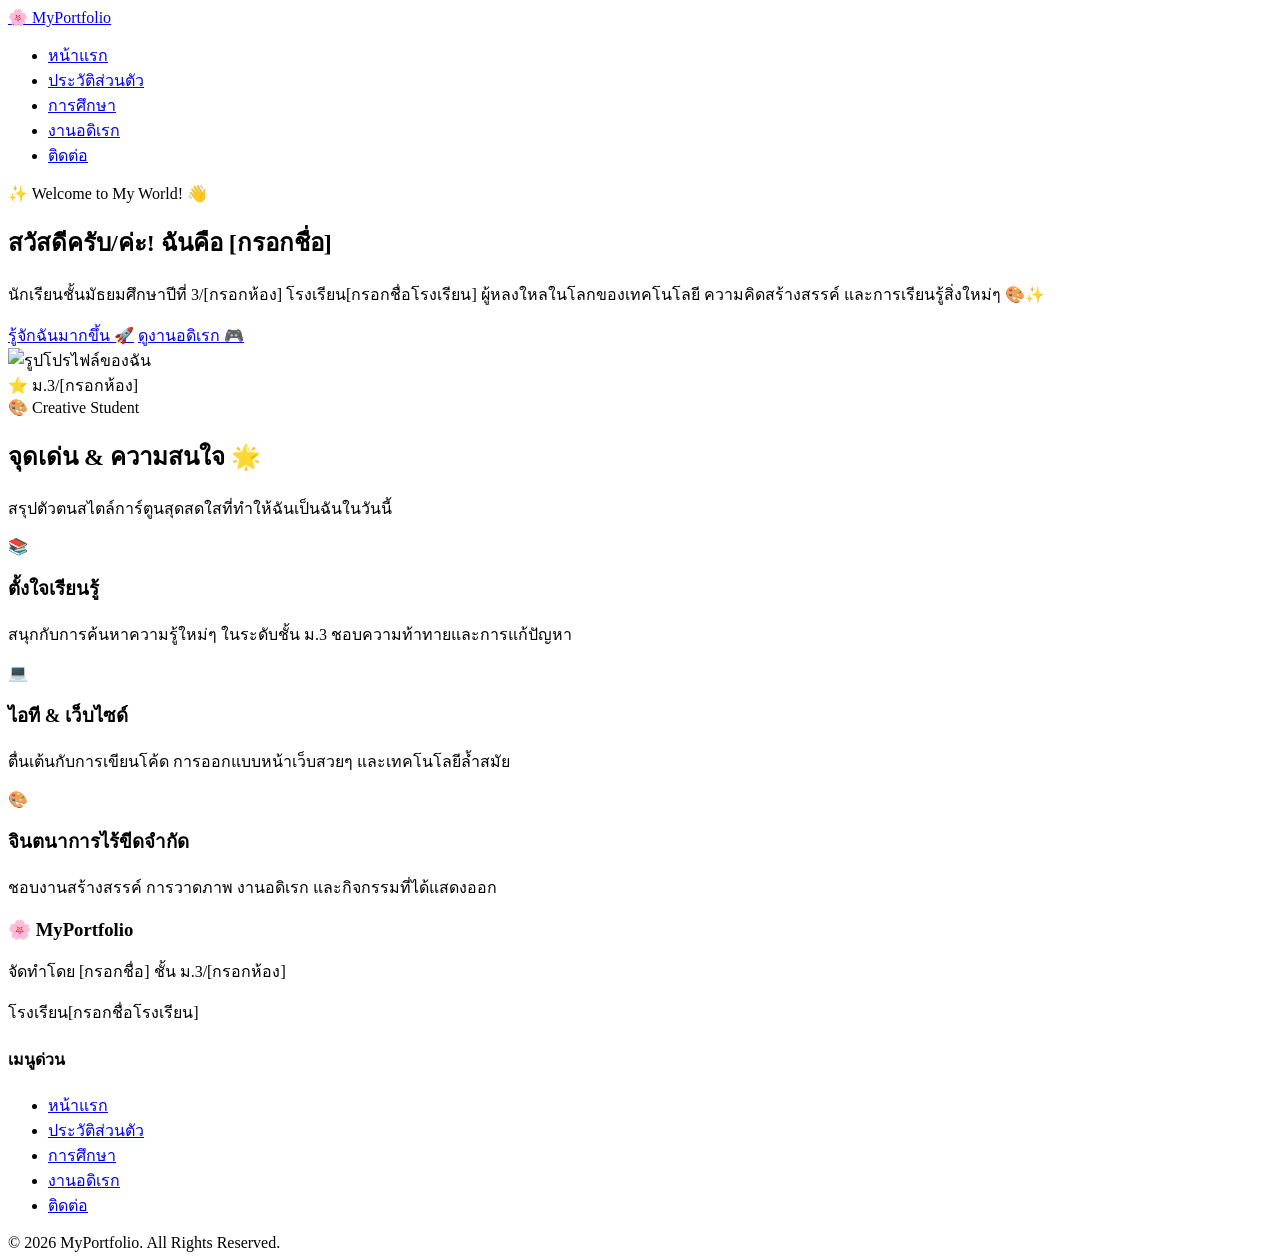
==== index.html @ 7f9307f5 "Create index.html" ====
<!DOCTYPE html>
<html lang="th">
<head>
    <meta charset="UTF-8">
    <meta name="viewport" content="width=device-width, initial-scale=1.0">
    <title>หน้าแรก | Playful Anime Portfolio</title>
    <link rel="preconnect" href="https://fonts.googleapis.com">
    <link rel="preconnect" href="https://fonts.gstatic.com" crossorigin>
    <link href="https://fonts.googleapis.com/css2?family=Kanit:wght@300;400;500;600;700&display=swap" rel="stylesheet">
    <link rel="stylesheet" href="style.css">
</head>
<body>

    <!-- Background Petals Animation -->
    <div class="bg-petals-container">
        <div class="petal"></div>
        <div class="petal"></div>
        <div class="petal"></div>
        <div class="petal"></div>
        <div class="petal"></div>
        <div class="petal"></div>
    </div>

    <!-- Navigation Bar -->
    <header class="navbar">
        <div class="nav-container">
            <a href="index.html" class="logo">🌸 MyPortfolio</a>
            <nav>
                <ul class="nav-links">
                    <li><a href="index.html" class="active">หน้าแรก</a></li>
                    <li><a href="profile.html">ประวัติส่วนตัว</a></li>
                    <li><a href="education.html">การศึกษา</a></li>
                    <li><a href="hobby.html">งานอดิเรก</a></li>
                    <li><a href="contact.html">ติดต่อ</a></li>
                </ul>
            </nav>
        </div>
    </header>

    <!-- Main Content -->
    <main>
        <!-- Hero Section -->
        <section class="hero-section">
            <div class="container hero-container">
                <div class="hero-content">
                    <span class="badge">✨ Welcome to My World! 👋</span>
                    <h1 class="hero-title">สวัสดีครับ/ค่ะ! ฉันคือ <span class="text-gradient">[กรอกชื่อ]</span></h1>
                    <p class="hero-subtitle">นักเรียนชั้นมัธยมศึกษาปีที่ 3/[กรอกห้อง] โรงเรียน[กรอกชื่อโรงเรียน] ผู้หลงใหลในโลกของเทคโนโลยี ความคิดสร้างสรรค์ และการเรียนรู้สิ่งใหม่ๆ 🎨✨</p>
                    <div class="hero-buttons">
                        <a href="profile.html" class="btn btn-primary">รู้จักฉันมากขึ้น 🚀</a>
                        <a href="hobby.html" class="btn btn-outline">ดูงานอดิเรก 🎮</a>
                    </div>
                </div>
                <div class="hero-image-wrapper">
                    <div class="avatar-bg-circle"></div>
                    <img src="https://placehold.co/400x400/1976D2/ffffff?text=My+Profile" alt="รูปโปรไฟล์ของฉัน" class="hero-avatar">
                    <div class="floating-tag tag-1">⭐ ม.3/[กรอกห้อง]</div>
                    <div class="floating-tag tag-2">🎨 Creative Student</div>
                </div>
            </div>
        </section>

        <!-- Highlights Section -->
        <section class="section-padding bg-light">
            <div class="container">
                <div class="section-title">
                    <h2>จุดเด่น & ความสนใจ 🌟</h2>
                    <p>สรุปตัวตนสไตล์การ์ตูนสุดสดใสที่ทำให้ฉันเป็นฉันในวันนี้</p>
                </div>
                <div class="grid grid-3">
                    <div class="card feature-card">
                        <div class="card-icon">📚</div>
                        <h3>ตั้งใจเรียนรู้</h3>
                        <p>สนุกกับการค้นหาความรู้ใหม่ๆ ในระดับชั้น ม.3 ชอบความท้าทายและการแก้ปัญหา</p>
                    </div>
                    <div class="card feature-card">
                        <div class="card-icon">💻</div>
                        <h3>ไอที & เว็บไซด์</h3>
                        <p>ตื่นเต้นกับการเขียนโค้ด การออกแบบหน้าเว็บสวยๆ และเทคโนโลยีล้ำสมัย</p>
                    </div>
                    <div class="card feature-card">
                        <div class="card-icon">🎨</div>
                        <h3>จินตนาการไร้ขีดจำกัด</h3>
                        <p>ชอบงานสร้างสรรค์ การวาดภาพ งานอดิเรก และกิจกรรมที่ได้แสดงออก</p>
                    </div>
                </div>
            </div>
        </section>
    </main>

    <!-- Footer -->
    <footer>
        <div class="container footer-container">
            <div class="footer-info">
                <h3>🌸 MyPortfolio</h3>
                <p>จัดทำโดย [กรอกชื่อ] ชั้น ม.3/[กรอกห้อง]</p>
                <p>โรงเรียน[กรอกชื่อโรงเรียน]</p>
            </div>
            <div class="footer-links">
                <h4>เมนูด่วน</h4>
                <ul>
                    <li><a href="index.html">หน้าแรก</a></li>
                    <li><a href="profile.html">ประวัติส่วนตัว</a></li>
                    <li><a href="education.html">การศึกษา</a></li>
                    <li><a href="hobby.html">งานอดิเรก</a></li>
                    <li><a href="contact.html">ติดต่อ</a></li>
                </ul>
            </div>
        </div>
        <div class="copyright">
            &copy; 2026 MyPortfolio. All Rights Reserved.
        </div>
    </footer>

</body>
</html>
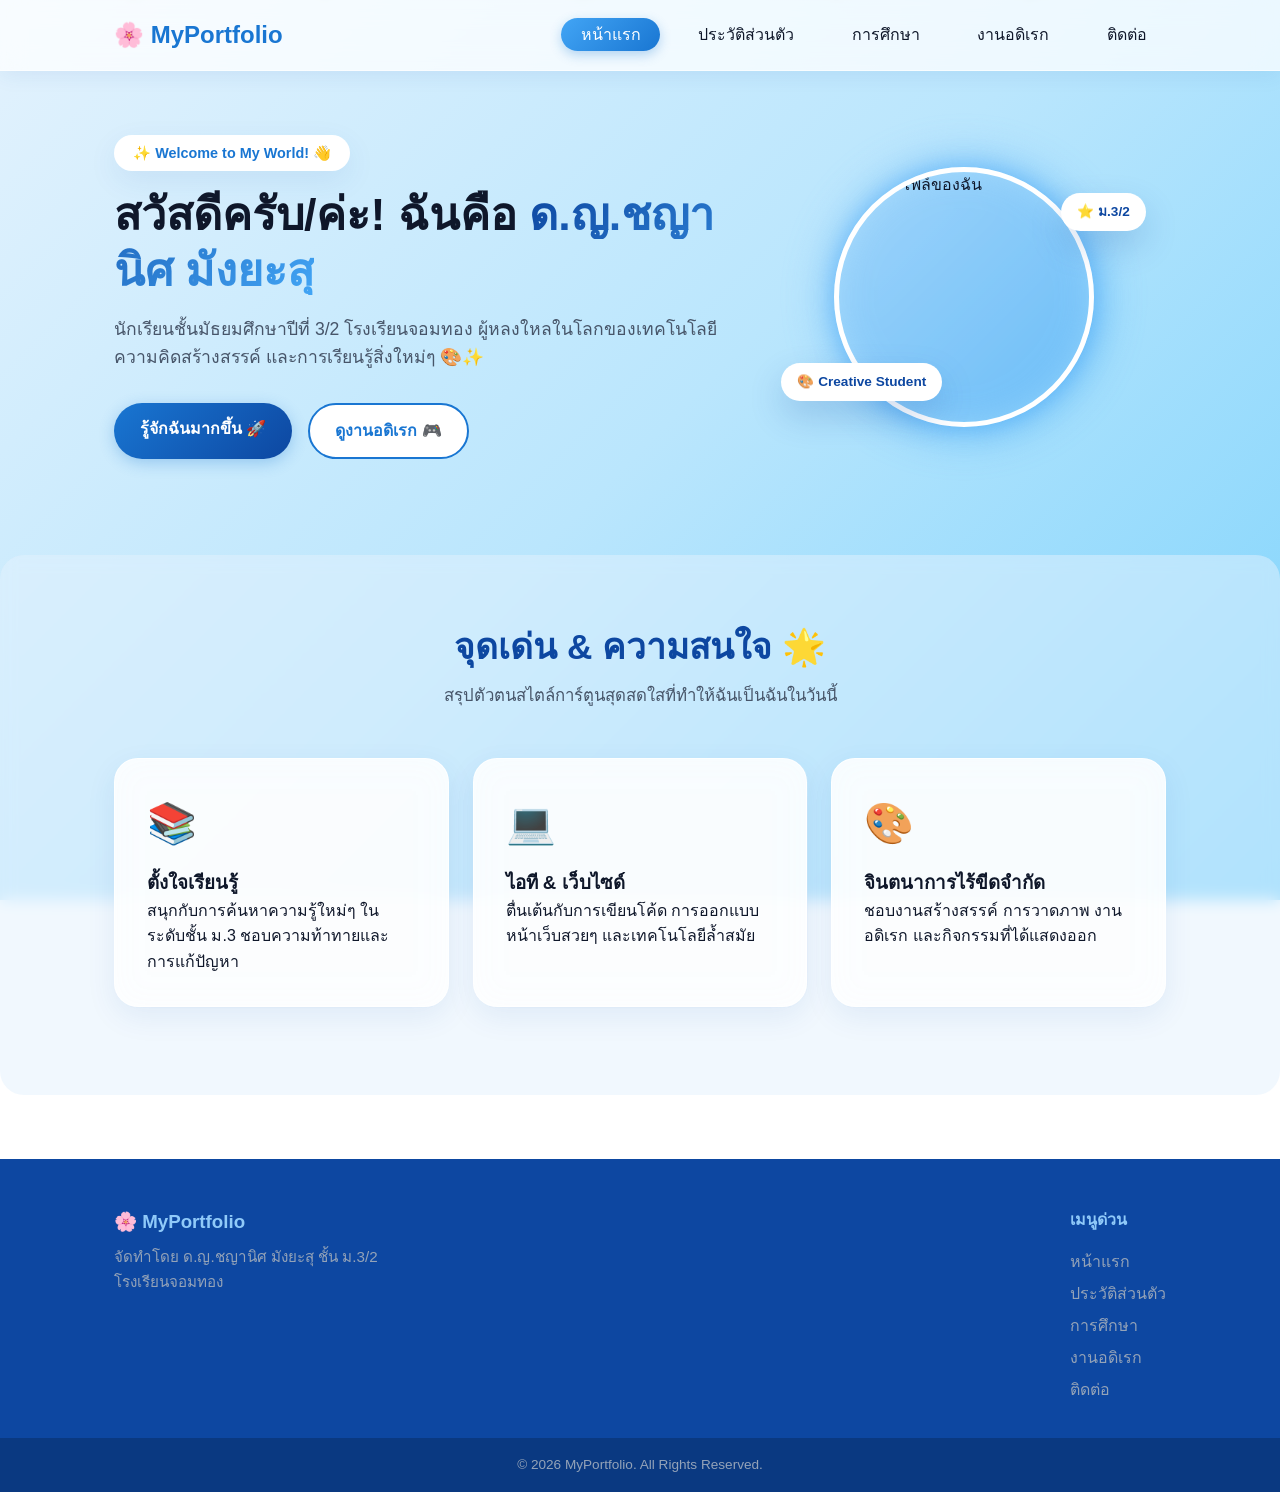
==== commit 8df73646: "Update index.html" ====
--- a/index.html
+++ b/index.html
@@ -44,8 +44,8 @@
             <div class="container hero-container">
                 <div class="hero-content">
                     <span class="badge">✨ Welcome to My World! 👋</span>
-                    <h1 class="hero-title">สวัสดีครับ/ค่ะ! ฉันคือ <span class="text-gradient">[กรอกชื่อ]</span></h1>
-                    <p class="hero-subtitle">นักเรียนชั้นมัธยมศึกษาปีที่ 3/[กรอกห้อง] โรงเรียน[กรอกชื่อโรงเรียน] ผู้หลงใหลในโลกของเทคโนโลยี ความคิดสร้างสรรค์ และการเรียนรู้สิ่งใหม่ๆ 🎨✨</p>
+                    <h1 class="hero-title">สวัสดีครับ/ค่ะ! ฉันคือ <span class="text-gradient">ด.ญ.ชญานิศ มังยะสุ</span></h1>
+                    <p class="hero-subtitle">นักเรียนชั้นมัธยมศึกษาปีที่ 3/2 โรงเรียนจอมทอง ผู้หลงใหลในโลกของเทคโนโลยี ความคิดสร้างสรรค์ และการเรียนรู้สิ่งใหม่ๆ 🎨✨</p>
                     <div class="hero-buttons">
                         <a href="profile.html" class="btn btn-primary">รู้จักฉันมากขึ้น 🚀</a>
                         <a href="hobby.html" class="btn btn-outline">ดูงานอดิเรก 🎮</a>
@@ -54,7 +54,7 @@
                 <div class="hero-image-wrapper">
                     <div class="avatar-bg-circle"></div>
                     <img src="https://placehold.co/400x400/1976D2/ffffff?text=My+Profile" alt="รูปโปรไฟล์ของฉัน" class="hero-avatar">
-                    <div class="floating-tag tag-1">⭐ ม.3/[กรอกห้อง]</div>
+                    <div class="floating-tag tag-1">⭐ ม.3/2</div>
                     <div class="floating-tag tag-2">🎨 Creative Student</div>
                 </div>
             </div>
@@ -93,8 +93,8 @@
         <div class="container footer-container">
             <div class="footer-info">
                 <h3>🌸 MyPortfolio</h3>
-                <p>จัดทำโดย [กรอกชื่อ] ชั้น ม.3/[กรอกห้อง]</p>
-                <p>โรงเรียน[กรอกชื่อโรงเรียน]</p>
+                <p>จัดทำโดย ด.ญ.ชญานิศ มังยะสุ ชั้น ม.3/2</p>
+                <p>โรงเรียนจอมทอง</p>
             </div>
             <div class="footer-links">
                 <h4>เมนูด่วน</h4>
--- a/style.css
+++ b/style.css
@@ -0,0 +1,690 @@
+/* ==========================================
+   1. COLOR VARIABLES & GLOBAL RESET
+   ========================================== */
+:root {
+    --primary-dark: #0D47A1;
+    --primary-main: #1976D2;
+    --primary-light: #42A5F5;
+    --primary-accent: #90CAF9;
+    --bg-light: #E3F2FD;
+    --bg-white: rgba(255, 255, 255, 0.85);
+    --text-dark: #0F172A;
+    --text-muted: #475569;
+    --shadow-soft: 0 10px 30px rgba(13, 71, 161, 0.08);
+    --shadow-hover: 0 15px 35px rgba(13, 71, 161, 0.2);
+    --radius-lg: 24px;
+    --radius-md: 16px;
+    --transition-smooth: all 0.3s cubic-bezier(0.4, 0, 0.2, 1);
+}
+
+* {
+    margin: 0;
+    padding: 0;
+    box-sizing: border-box;
+    font-family: 'Kanit', sans-serif;
+}
+
+body {
+    background: linear-gradient(135deg, #E3F2FD 0%, #BAE6FD 50%, #7DD3FC 100%);
+    background-attachment: fixed;
+    color: var(--text-dark);
+    line-height: 1.6;
+    min-height: 100vh;
+    position: relative;
+    overflow-x: hidden;
+}
+
+/* ==========================================
+   2. BACKGROUND PETALS ANIMATION
+   ========================================== */
+.bg-petals-container {
+    position: fixed;
+    top: 0;
+    left: 0;
+    width: 100%;
+    height: 100%;
+    pointer-events: none;
+    z-index: 0;
+    overflow: hidden;
+}
+
+.petal {
+    position: absolute;
+    background: linear-gradient(135deg, rgba(255, 255, 255, 0.8), rgba(144, 202, 249, 0.6));
+    border-radius: 15px 0 15px 0;
+    box-shadow: 0 2px 5px rgba(0, 0, 0, 0.05);
+    animation: animate-petal 12s linear infinite;
+    bottom: 100%;
+}
+
+.petal:nth-child(1) { left: 10%; width: 20px; height: 20px; animation-duration: 10s; animation-delay: 0s; }
+.petal:nth-child(2) { left: 25%; width: 15px; height: 15px; animation-duration: 14s; animation-delay: 2s; }
+.petal:nth-child(3) { left: 45%; width: 25px; height: 25px; animation-duration: 11s; animation-delay: 4s; }
+.petal:nth-child(4) { left: 65%; width: 18px; height: 18px; animation-duration: 13s; animation-delay: 1s; }
+.petal:nth-child(5) { left: 80%; width: 22px; height: 22px; animation-duration: 9s;  animation-delay: 3s; }
+.petal:nth-child(6) { left: 92%; width: 16px; height: 16px; animation-duration: 15s; animation-delay: 5s; }
+
+@keyframes animate-petal {
+    0% {
+        transform: translateY(0) rotate(0deg) scale(0.8);
+        opacity: 0;
+    }
+    10% { opacity: 0.8; }
+    90% { opacity: 0.8; }
+    100% {
+        transform: translateY(105vh) rotate(720deg) scale(1.2);
+        opacity: 0;
+    }
+}
+
+/* ==========================================
+   3. REUSABLE UTILITIES & LAYOUT
+   ========================================== */
+.container {
+    max-width: 1100px;
+    margin: 0 auto;
+    padding: 0 1.5rem;
+    position: relative;
+    z-index: 1;
+}
+
+.section-padding {
+    padding-top: 4rem;
+    padding-bottom: 4rem;
+}
+
+.bg-light {
+    background: rgba(227, 242, 253, 0.5);
+    backdrop-filter: blur(8px);
+    border-radius: var(--radius-lg);
+    margin: 2rem 0;
+}
+
+.text-center { text-align: center; }
+.margin-top-lg { margin-top: 2.5rem; }
+
+.grid {
+    display: grid;
+    gap: 1.5rem;
+}
+
+.grid-2 { grid-template-columns: repeat(2, 1fr); }
+.grid-3 { grid-template-columns: repeat(3, 1fr); }
+
+.section-title {
+    text-align: center;
+    margin-bottom: 3rem;
+}
+
+.section-title h2 {
+    font-size: 2.2rem;
+    color: var(--primary-dark);
+    margin-bottom: 0.5rem;
+}
+
+.section-title p {
+    color: var(--text-muted);
+    font-size: 1.05rem;
+}
+
+/* ==========================================
+   4. NAVIGATION BAR (GLASSMORPHISM)
+   ========================================== */
+.navbar {
+    position: sticky;
+    top: 0;
+    background: rgba(255, 255, 255, 0.75);
+    backdrop-filter: blur(12px);
+    -webkit-backdrop-filter: blur(12px);
+    border-bottom: 1px solid rgba(255, 255, 255, 0.6);
+    z-index: 1000;
+    box-shadow: 0 4px 20px rgba(13, 71, 161, 0.08);
+}
+
+.nav-container {
+    max-width: 1100px;
+    margin: 0 auto;
+    padding: 1rem 1.5rem;
+    display: flex;
+    justify-content: space-between;
+    align-items: center;
+}
+
+.logo {
+    font-size: 1.5rem;
+    font-weight: 700;
+    color: var(--primary-main);
+    text-decoration: none;
+    transition: var(--transition-smooth);
+}
+
+.logo:hover {
+    transform: scale(1.05);
+}
+
+.nav-links {
+    display: flex;
+    list-style: none;
+    gap: 1.2rem;
+}
+
+.nav-links a {
+    text-decoration: none;
+    color: var(--text-dark);
+    font-weight: 500;
+    padding: 0.5rem 1.2rem;
+    border-radius: 50px;
+    transition: var(--transition-smooth);
+}
+
+.nav-links a:hover,
+.nav-links a.active {
+    color: #FFFFFF;
+    background: linear-gradient(135deg, var(--primary-light), var(--primary-main));
+    box-shadow: 0 4px 12px rgba(25, 118, 210, 0.3);
+}
+
+/* ==========================================
+   5. HERO SECTION
+   ========================================== */
+.hero-section {
+    padding: 4rem 0;
+}
+
+.hero-container {
+    display: grid;
+    grid-template-columns: 1.2fr 0.8fr;
+    align-items: center;
+    gap: 2.5rem;
+}
+
+.badge {
+    display: inline-block;
+    background: #FFFFFF;
+    color: var(--primary-main);
+    padding: 0.4rem 1.2rem;
+    border-radius: 50px;
+    font-size: 0.9rem;
+    font-weight: 600;
+    margin-bottom: 1rem;
+    box-shadow: var(--shadow-soft);
+}
+
+.hero-title {
+    font-size: 2.8rem;
+    line-height: 1.25;
+    margin-bottom: 1rem;
+}
+
+.text-gradient {
+    background: linear-gradient(135deg, var(--primary-dark), var(--primary-light));
+    -webkit-background-clip: text;
+    -webkit-text-fill-color: transparent;
+}
+
+.hero-subtitle {
+    font-size: 1.1rem;
+    color: var(--text-muted);
+    margin-bottom: 2rem;
+}
+
+.hero-buttons {
+    display: flex;
+    gap: 1rem;
+}
+
+.hero-image-wrapper {
+    position: relative;
+    display: flex;
+    justify-content: center;
+    align-items: center;
+}
+
+.avatar-bg-circle {
+    position: absolute;
+    width: 280px;
+    height: 280px;
+    background: linear-gradient(135deg, var(--primary-accent), var(--primary-light));
+    border-radius: 50%;
+    filter: blur(20px);
+    opacity: 0.6;
+    z-index: 1;
+}
+
+.hero-avatar {
+    position: relative;
+    z-index: 2;
+    width: 260px;
+    height: 260px;
+    border-radius: 50%;
+    object-fit: cover;
+    border: 5px solid #FFFFFF;
+    box-shadow: 0 0 25px rgba(66, 165, 245, 0.6);
+    animation: pulse-glow 3s infinite alternate;
+    transition: var(--transition-smooth);
+}
+
+@keyframes pulse-glow {
+    0% { box-shadow: 0 0 15px rgba(66, 165, 245, 0.5); }
+    100% { box-shadow: 0 0 35px rgba(25, 118, 210, 0.8); }
+}
+
+.hero-avatar:hover {
+    transform: scale(1.05) rotate(3deg);
+}
+
+.floating-tag {
+    position: absolute;
+    z-index: 3;
+    background: #FFFFFF;
+    padding: 0.5rem 1rem;
+    border-radius: 20px;
+    font-weight: 600;
+    font-size: 0.85rem;
+    color: var(--primary-dark);
+    box-shadow: var(--shadow-hover);
+    animation: float-around 4s ease-in-out infinite alternate;
+}
+
+.tag-1 { top: 10%; right: 5%; }
+.tag-2 { bottom: 10%; left: 5%; }
+
+@keyframes float-around {
+    0% { transform: translateY(0px); }
+    100% { transform: translateY(-10px); }
+}
+
+/* ==========================================
+   6. BUTTONS & CARDS (SHIMMER EFFECT)
+   ========================================== */
+.btn {
+    display: inline-block;
+    padding: 0.8rem 1.6rem;
+    border-radius: 50px;
+    font-weight: 600;
+    text-decoration: none;
+    transition: var(--transition-smooth);
+}
+
+.btn-primary {
+    background: linear-gradient(135deg, var(--primary-main), var(--primary-dark));
+    color: #FFFFFF;
+    box-shadow: 0 4px 15px rgba(25, 118, 210, 0.3);
+}
+
+.btn-primary:hover {
+    transform: translateY(-3px);
+    box-shadow: 0 8px 20px rgba(25, 118, 210, 0.4);
+}
+
+.btn-outline {
+    border: 2px solid var(--primary-main);
+    color: var(--primary-main);
+    background: #FFFFFF;
+}
+
+.btn-outline:hover {
+    background: var(--primary-main);
+    color: #FFFFFF;
+    transform: translateY(-3px);
+}
+
+.card {
+    background: var(--bg-white);
+    backdrop-filter: blur(16px);
+    -webkit-backdrop-filter: blur(16px);
+    border-radius: var(--radius-lg);
+    padding: 2rem;
+    border: 1px solid rgba(255, 255, 255, 0.8);
+    box-shadow: var(--shadow-soft);
+    transition: var(--transition-smooth);
+    position: relative;
+    overflow: hidden;
+    margin-bottom: 1.5rem;
+}
+
+.card::after {
+    content: '';
+    position: absolute;
+    top: -50%;
+    left: -60%;
+    width: 20%;
+    height: 200%;
+    background: linear-gradient(to right, rgba(255,255,255,0) 0%, rgba(255,255,255,0.6) 50%, rgba(255,255,255,0) 100%);
+    transform: rotate(30deg);
+}
+
+.card:hover::after {
+    animation: shimmer 1.2s ease-in-out;
+}
+
+@keyframes shimmer {
+    100% { left: 140%; }
+}
+
+.card:hover {
+    transform: translateY(-6px);
+    box-shadow: var(--shadow-hover);
+}
+
+.feature-card .card-icon {
+    font-size: 2.5rem;
+    margin-bottom: 0.8rem;
+}
+
+/* ==========================================
+   7. PROFILE & SKILL BARS
+   ========================================== */
+.profile-layout {
+    display: grid;
+    grid-template-columns: 320px 1fr;
+    gap: 2rem;
+}
+
+.profile-avatar {
+    width: 180px;
+    height: 180px;
+    border-radius: 50%;
+    border: 4px solid #FFFFFF;
+    box-shadow: 0 8px 20px rgba(25, 118, 210, 0.2);
+    margin-bottom: 1rem;
+}
+
+.badge-sub {
+    background: var(--bg-light);
+    color: var(--primary-dark);
+    display: inline-block;
+    padding: 0.3rem 0.8rem;
+    border-radius: 12px;
+    font-size: 0.85rem;
+    font-weight: 600;
+    margin-top: 0.5rem;
+}
+
+.divider {
+    border: none;
+    height: 1px;
+    background: linear-gradient(90deg, transparent, var(--primary-accent), transparent);
+    margin: 1.2rem 0;
+}
+
+.quick-info p {
+    text-align: left;
+    margin-bottom: 0.5rem;
+    font-size: 0.95rem;
+}
+
+.info-grid {
+    display: grid;
+    grid-template-columns: repeat(2, 1fr);
+    gap: 1rem;
+    margin-top: 1rem;
+}
+
+.info-item {
+    background: rgba(227, 242, 253, 0.6);
+    padding: 0.8rem 1rem;
+    border-radius: var(--radius-md);
+    border-left: 4px solid var(--primary-light);
+}
+
+.info-label {
+    font-size: 0.85rem;
+    color: var(--text-muted);
+    display: block;
+}
+
+.info-value {
+    font-weight: 600;
+    color: var(--primary-dark);
+}
+
+.about-quote {
+    background: rgba(227, 242, 253, 0.6);
+    border-left: 4px solid var(--primary-main);
+    padding: 1.2rem;
+    border-radius: 0 var(--radius-md) var(--radius-md) 0;
+    margin: 1rem 0;
+    position: relative;
+}
+
+.motto {
+    color: var(--primary-dark);
+    font-size: 1.05rem;
+}
+
+/* Skill Bars */
+.skill-item { margin-bottom: 1rem; }
+.skill-info {
+    display: flex;
+    justify-content: space-between;
+    margin-bottom: 0.3rem;
+    font-weight: 500;
+    color: var(--primary-dark);
+}
+
+.skill-bar {
+    width: 100%;
+    height: 10px;
+    background: var(--bg-light);
+    border-radius: 10px;
+    overflow: hidden;
+}
+
+.skill-progress {
+    height: 100%;
+    background: linear-gradient(90deg, var(--primary-light), var(--primary-main));
+    border-radius: 10px;
+}
+
+/* ==========================================
+   8. EDUCATION & TIMELINE
+   ========================================== */
+.timeline {
+    position: relative;
+    max-width: 800px;
+    margin: 0 auto;
+}
+
+.timeline::before {
+    content: '';
+    position: absolute;
+    left: 20px;
+    top: 0;
+    bottom: 0;
+    width: 4px;
+    background: var(--primary-accent);
+}
+
+.timeline-item {
+    position: relative;
+    padding-left: 60px;
+    margin-bottom: 2rem;
+}
+
+.timeline-dot {
+    position: absolute;
+    left: 0;
+    top: 0;
+    width: 44px;
+    height: 44px;
+    background: var(--primary-main);
+    color: #FFFFFF;
+    border-radius: 50%;
+    display: flex;
+    align-items: center;
+    justify-content: center;
+    font-size: 1.2rem;
+    box-shadow: 0 0 0 4px #FFFFFF;
+}
+
+.timeline-date {
+    display: inline-block;
+    background: var(--bg-light);
+    color: var(--primary-dark);
+    font-size: 0.85rem;
+    font-weight: 600;
+    padding: 0.2rem 0.8rem;
+    border-radius: 12px;
+    margin-bottom: 0.5rem;
+}
+
+.table-wrapper {
+    overflow-x: auto;
+    margin-top: 1rem;
+}
+
+.custom-table {
+    width: 100%;
+    border-collapse: collapse;
+    text-align: left;
+}
+
+.custom-table th, .custom-table td {
+    padding: 1rem;
+    border-bottom: 1px solid var(--bg-light);
+}
+
+.custom-table th {
+    background-color: var(--bg-light);
+    color: var(--primary-dark);
+}
+
+/* ==========================================
+   9. HOBBY & CONTACT
+   ========================================== */
+.hobby-card { text-align: center; }
+.hobby-icon {
+    font-size: 3rem;
+    margin-bottom: 0.8rem;
+}
+
+.contact-wrapper {
+    max-width: 800px;
+    margin: 0 auto;
+}
+
+.contact-card { text-align: center; }
+.contact-icon {
+    font-size: 2.5rem;
+    margin-bottom: 0.5rem;
+}
+
+.contact-link {
+    color: var(--primary-main);
+    font-weight: 600;
+    text-decoration: none;
+}
+
+.contact-link:hover { text-decoration: underline; }
+
+.cta-box {
+    background: linear-gradient(135deg, #FFFFFF, var(--bg-light));
+}
+
+.cta-buttons {
+    margin-top: 1.5rem;
+    display: flex;
+    justify-content: center;
+    gap: 1rem;
+}
+
+/* ==========================================
+   10. FOOTER
+   ========================================== */
+footer {
+    background: var(--primary-dark);
+    color: #FFFFFF;
+    margin-top: 4rem;
+    position: relative;
+    z-index: 1;
+}
+
+.footer-container {
+    padding-top: 3rem;
+    padding-bottom: 2rem;
+    display: flex;
+    justify-content: space-between;
+    gap: 2rem;
+}
+
+.footer-info h3 {
+    margin-bottom: 0.5rem;
+    color: var(--primary-accent);
+}
+
+.footer-info p {
+    color: #94A3B8;
+    font-size: 0.95rem;
+}
+
+.footer-links h4 {
+    margin-bottom: 0.8rem;
+    color: var(--primary-accent);
+}
+
+.footer-links ul { list-style: none; }
+.footer-links a {
+    color: #94A3B8;
+    text-decoration: none;
+    line-height: 2;
+    transition: var(--transition-smooth);
+}
+
+.footer-links a:hover { color: #FFFFFF; }
+
+.copyright {
+    text-align: center;
+    padding: 1rem;
+    background: rgba(0, 0, 0, 0.2);
+    color: #94A3B8;
+    font-size: 0.85rem;
+}
+
+/* ==========================================
+   11. RESPONSIVE DESIGN (MOBILE FRIENDLY)
+   ========================================== */
+@media (max-width: 900px) {
+    .hero-container {
+        grid-template-columns: 1fr;
+        text-align: center;
+    }
+
+    .hero-buttons { justify-content: center; }
+    .profile-layout { grid-template-columns: 1fr; }
+    .grid-3 { grid-template-columns: repeat(2, 1fr); }
+}
+
+@media (max-width: 600px) {
+    .nav-container {
+        flex-direction: column;
+        gap: 0.8rem;
+    }
+
+    .nav-links {
+        gap: 0.3rem;
+        flex-wrap: wrap;
+        justify-content: center;
+    }
+
+    .nav-links a {
+        padding: 0.4rem 0.8rem;
+        font-size: 0.9rem;
+    }
+
+    .hero-title { font-size: 2.1rem; }
+    .grid-2, .grid-3 { grid-template-columns: 1fr; }
+    .info-grid { grid-template-columns: 1fr; }
+    .footer-container {
+        flex-direction: column;
+        text-align: center;
+    }
+
+    .timeline::before { left: 15px; }
+    .timeline-dot {
+        width: 34px;
+        height: 34px;
+        font-size: 0.9rem;
+    }
+    .timeline-item { padding-left: 50px; }
+}
